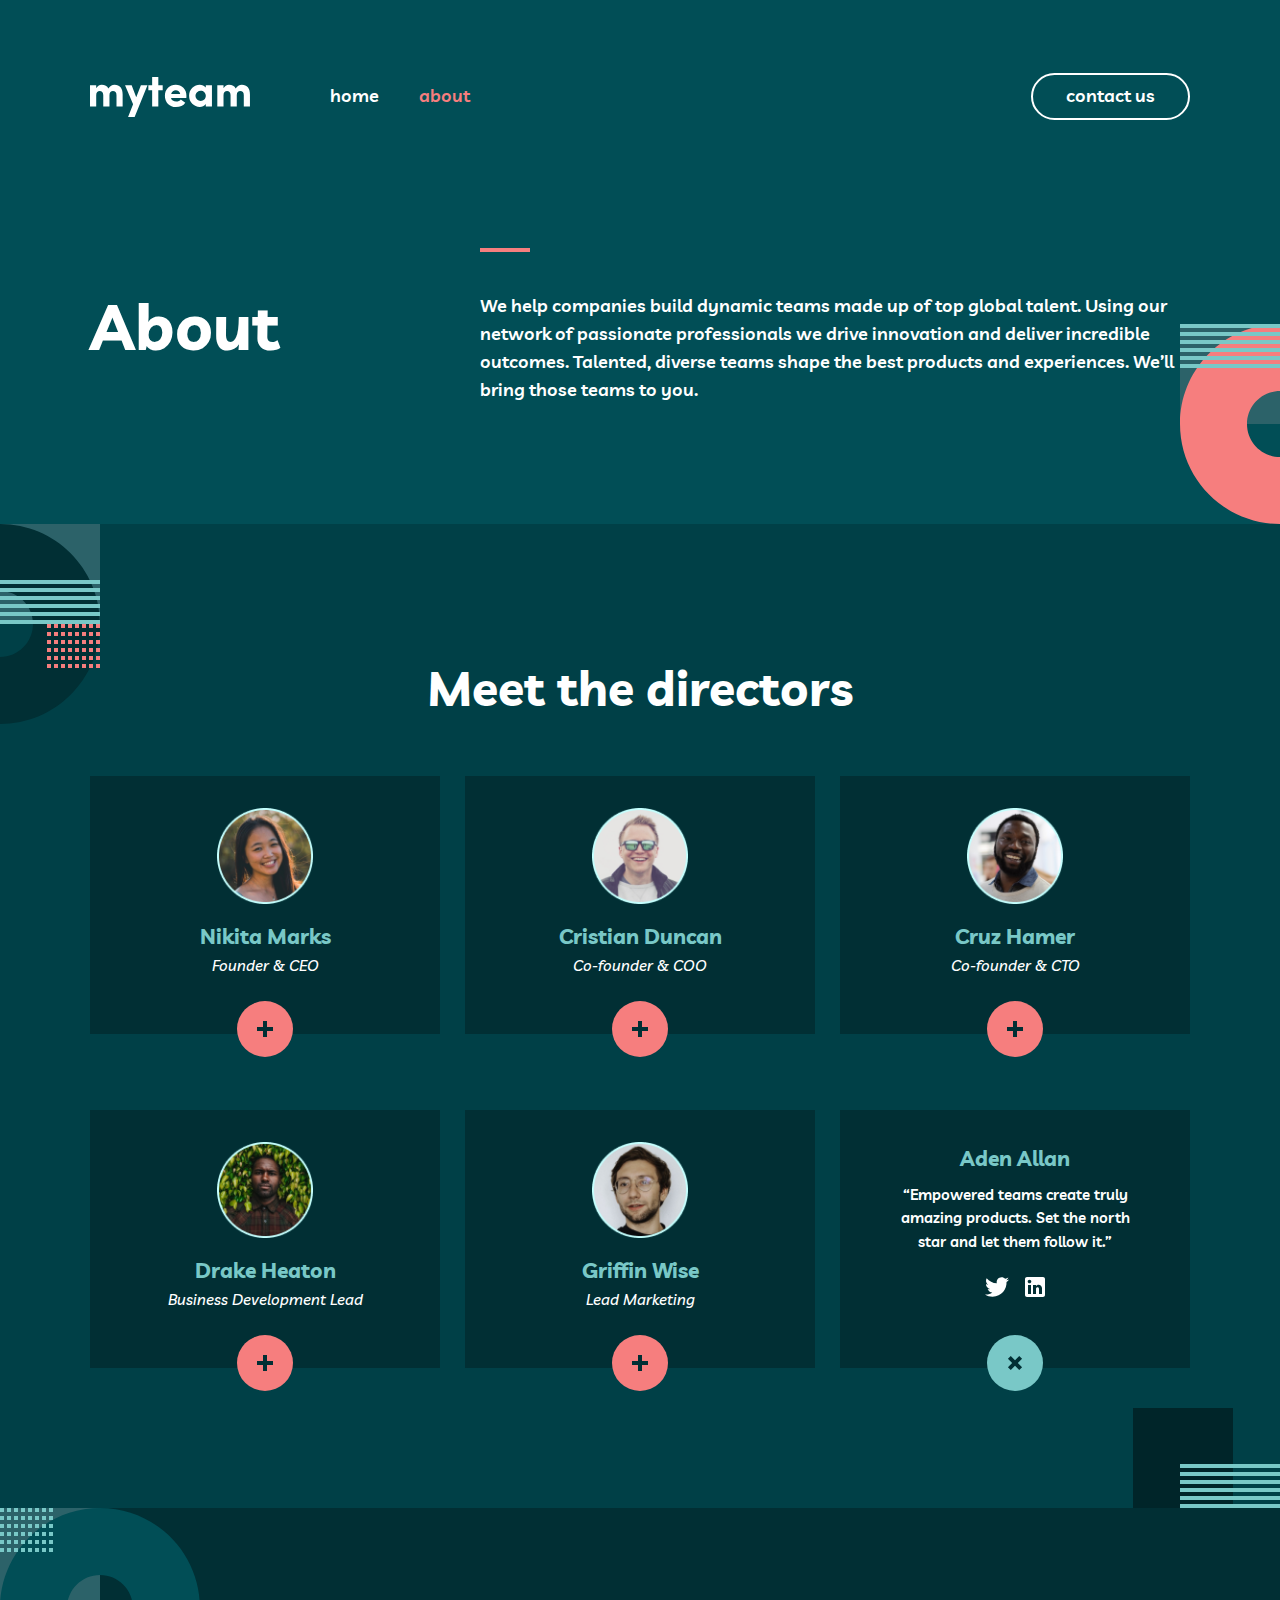
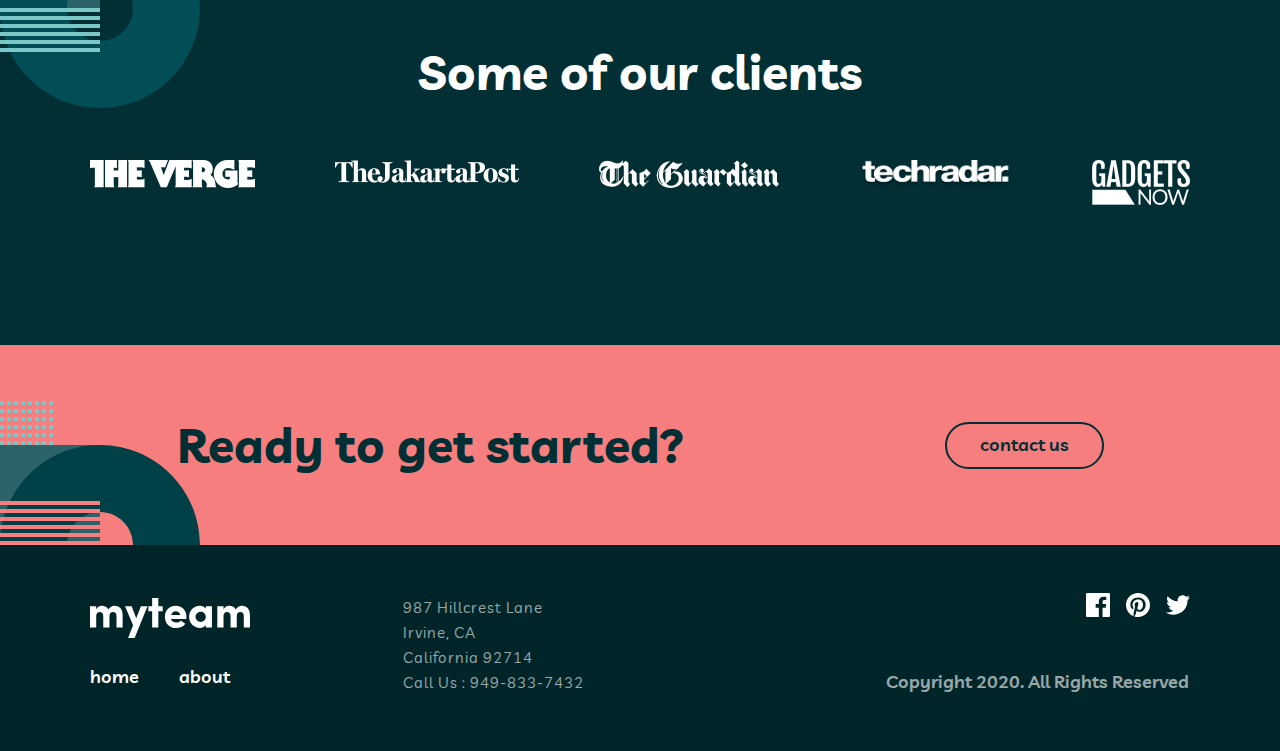
==== pages/about.html @ b47b7e5c "My team" ====
<!DOCTYPE html>
<html lang="en">
<head>
    <meta charset="UTF-8">
    <meta http-equiv="X-UA-Compatible" content="IE=edge">
    <meta name="viewport" content="width=device-width, initial-scale=1.0">
    <title>My Team | About</title>
    <link rel="stylesheet" href="../css/style.css">
</head>
<body>
      <!-- HEADER -->
      <header class="header">
        <div class="header__container container">
          <!-- LOGO -->
          <a class="logo-link" href="../index.html">
            <img class="logo-link__image" src="../images/myteam-logo.svg" alt="My team logo" width="160" height="40">
          </a>
          <!-- NAV -->
          <nav class="sitenav">
            <ul class="sitenav__list">
              <li class="sitenav__item">
                <a class="sitenav__link" href="../index.html">home</a>
              </li>
              <li class="sitenav__item">
                <a class="sitenav__link active" href="#">about</a>
              </li>
            </ul>
          </nav>
      <!-- HEADER BTN -->
        <a href="#" class="btn header-btn btn-light">
             contact us 
        </a>
        </div>
      </header>
      <!-- MAIN -->
      <main class="main">
        <!-- HERO -->
         <section class="about">
            <div class="about-container container">
              <div class="about__title-wrapper">
                <h1 class="about__title">
                About
                </h1>
              </div>
                <div class="about__info">
                    <hr class="about__divider site-divider">
                    <p class="about__description">
                        We help companies build dynamic teams made up of top global talent. Using our network of passionate professionals we drive innovation and deliver incredible outcomes. Talented, diverse teams shape the best products and experiences. We’ll bring those teams to you.
                    </p>
                </div>
            </div>
        </section>
        <!-- MEET -->
        <section class="meet">
          <div class="meet-container container">
            <h2 class="meet__title">
                Meet the directors
            </h2>
            <div class="meet-wrapper-box">
              <div class="meet-wrapper">
                <img class="meet__wrapper-image" src="../images/nikita.png" alt="image" width="96" height="96">
                <h3 class="meet__wrapper-title">Nikita Marks</h3>
                <h4 class="meet__wrapper-heading">Founder & CEO</h4>
                <img class="meet__wrapper-icon" src="../images/plus.svg" alt="+" width="56" height="56">
              </div>
              <div class="meet-wrapper">
                <img class="meet__wrapper-image" src="../images/cristian.png" alt="image" width="96" height="96">
                <h3 class="meet__wrapper-title">Cristian Duncan</h3>
                <h4 class="meet__wrapper-heading">Co-founder & COO</h4>
                <img class="meet__wrapper-icon" src="../images/plus.svg" alt="+" width="56" height="56">
              </div>
              <div class="meet-wrapper">
                <img class="meet__wrapper-image" src="../images/cruz.png" alt="image" width="96" height="96">
                <h3 class="meet__wrapper-title">Cruz Hamer</h3>
                <h4 class="meet__wrapper-heading">Co-founder & CTO</h4>
                <img class="meet__wrapper-icon" src="../images/plus.svg" alt="+" width="56" height="56">
              </div>
              <div class="meet-wrapper">
                <img class="meet__wrapper-image" src="../images/drake.png" alt="image" width="96" height="96">
                <h3 class="meet__wrapper-title">Drake Heaton</h3>
                <h4 class="meet__wrapper-heading">Business Development Lead</h4>
                <img class="meet__wrapper-icon" src="../images/plus.svg" alt="+" width="56" height="56">
              </div>
              <div class="meet-wrapper">
                <img class="meet__wrapper-image" src="../images/griffin.png" alt="image" width="96" height="96">
                <h3 class="meet__wrapper-title">Griffin Wise</h3>
                <h4 class="meet__wrapper-heading">Lead Marketing</h4>
                <img class="meet__wrapper-icon" src="../images/plus.svg" alt="+" width="56" height="56">
              </div>
              <div class="meet-wrapper">
               <h3 class="meet__wrapper_title">Aden Allan</h3>
               <p class="meet__description">“Empowered teams create truly amazing products. Set the north star and let them follow it.”</p>
               <div class="meet-socials">
                   <a class="meet__socials-link" href="#"><img src="../images/icon-twitter.svg" alt="twitter logo"></a>
                   <a class="meet__socials-link" href="#"><img src="../images/in.svg" alt="in logo"></a>
               </div>
               <img class="meet__wrapper-icon" src="../images/x.svg" alt="oval x">
              </div>
            </div>
          </div>
        </section>
        <!-- SOME -->
        <section class="some">
            <div class="some-container container">
                <h2 class="some__container-title">Some of our clients</h2>
                <div class="some__container-images">
                    <img class="some-images" src="../images/word-1.png" alt="The verge" height="28" width="165">
                    <img class="some-images" src="../images/word-2.png" alt="The jacarta post" height="23" width="184">
                    <img class="some-images" src="../images/word-3.png" alt="The guardian" height="28" width="180">
                    <img class="some-images" src="../images/word-4.png" alt="Techradar" height="28" width="165">
                    <img class="some-images" src="../images/word-5.png" alt="Gadgets now" height="45" width="98">
                </div>
            </div>
        </section>
        <!-- STARTED -->
        <section class="started drop">
            <div class="started-container container">
                <h2 class="started__title">Ready to get started?</h2>
                 <a class="btn started-btn dark-btn" href="#">contact us</a>
            </div>
        </section>
     </main>
     <!-- FOOTER -->
      <footer class="footer">
        <div class="footer-container container">
            <ul class="footer-list">
                <a class="footer__list-logo" href="#">
                    <img class="footer__logo-image" src="../images/myteam-logo.svg" alt="My team logo" height="40" width="160">
                </a>
             <div class="footer__list-page">
                <li class="footer__item"><a class="footer__list-link" href="../index.html">home</a></li>
                <li class="footer__item"><a class="footer__list-link" href="#">about</a></li>
             </div>
            </ul>
             <div class="footer-wrapper">
                <ul class="footer__wrapper-list">
                    <li class="footer__wrapper-item">987  Hillcrest Lane</li>
                    <li class="footer__wrapper-item">Irvine, CA </li>
                    <li class="footer__wrapper-item">California 92714</li>
                    <li class="footer__wrapper-item">Call Us : 949-833-7432</li>
                </ul>
             </div>
            <div class="socials">
                <div class="socials__wrap">
                 <a class="socials__link" href="#"><img class="socials-image" src="../images/icon-facebook.svg" alt="facebook" height="24" width="24"></a>
                <a class="socials__link" href="#"><img class="socials-image" src="../images/icon-pinterest.svg" alt="pinterest" height="24" width="24"></a>
                <a class="socials__link" href="#"><img class="socials-image" src="../images/icon-twitter.svg" alt="twitter" height="24" width="24"></a>
                </div>   
                <p class="socials__description">
                    Copyright 2020. All Rights Reserved
                </p>
            </div>
        </div>
      </footer>
</body>
</html>
---- css/style.css ----
/* livvic-regular - latin */
@font-face {
    font-family: 'Livvic';
    font-style: normal;
    font-weight: 400;
    src: local(''),
         url('../fonts/livvic-v13-latin-regular.woff2') format('woff2'), /* Chrome 26+, Opera 23+, Firefox 39+ */
         url('../fonts/livvic-v13-latin-regular.woff') format('woff'); /* Chrome 6+, Firefox 3.6+, IE 9+, Safari 5.1+ */
  }
  /* livvic-500italic - latin */
  @font-face {
    font-family: 'Livvic';
    font-style: italic;
    font-weight: 500;
    src: local(''),
         url('../fonts/livvic-v13-latin-500italic.woff2') format('woff2'), /* Chrome 26+, Opera 23+, Firefox 39+ */
         url('../fonts/livvic-v13-latin-500italic.woff') format('woff'); /* Chrome 6+, Firefox 3.6+, IE 9+, Safari 5.1+ */
  }
  /* livvic-600 - latin */
  @font-face {
    font-family: 'Livvic';
    font-style: normal;
    font-weight: 600;
    src: local(''),
         url('../fonts/livvic-v13-latin-600.woff2') format('woff2'), /* Chrome 26+, Opera 23+, Firefox 39+ */
         url('../fonts/livvic-v13-latin-600.woff') format('woff'); /* Chrome 6+, Firefox 3.6+, IE 9+, Safari 5.1+ */
  }
  /* livvic-700 - latin */
  @font-face {
    font-family: 'Livvic';
    font-style: normal;
    font-weight: 700;
    src: local(''),
         url('../fonts/livvic-v13-latin-700.woff2') format('woff2'), /* Chrome 26+, Opera 23+, Firefox 39+ */
         url('../fonts/livvic-v13-latin-700.woff') format('woff'); /* Chrome 6+, Firefox 3.6+, IE 9+, Safari 5.1+ */
  }
  /* livvic-700italic - latin */
  @font-face {
    font-family: 'Livvic';
    font-style: italic;
    font-weight: 700;
    src: local(''),
         url('../fonts/livvic-v13-latin-700italic.woff2') format('woff2'), /* Chrome 26+, Opera 23+, Firefox 39+ */
         url('../fonts/livvic-v13-latin-700italic.woff') format('woff'); /* Chrome 6+, Firefox 3.6+, IE 9+, Safari 5.1+ */
  }

  /* --------------------- CUSTOM CSS ------------------------- */

  :root
  {
    --primary-light-color:#F67E7E;
    --primary-midnight-color:#014E56;
    --primary-white-color: #ffffff;

    --secondary-rapture-blue-color: #79C8C7;
    --secondary-police-blue-color: #2C6269;
    --secondary-deep-jungle-green-color:#004047;
    --secondary-sacramento-state-green-color: #012F34;
    --secondary-dark-green-color:#002529;

    --main-font-family: 'Livvic', Arial,  Helvetica, sans-serif;

    --main-font-size-1: 1.8rem;
    --main-font-size-2: 1.5rem;

    --main-font-weight: 600;

    --main-line-height-1: 1.56;
    --main-line-height-2: 1.67;
  
    --h1-large-size: 10rem;
    --h1-large-line-height: 1;
     
    --h1-small-size: 6.4rem;
    --h1-small-line-height: 0.88;
  
    --h2-size: 4.8rem;
    --h2-line-height: 1;
  
    --h3-size: 1.8rem;
    --h3-line-height: 1.56;
  }
  *,
  *::before,
  *::after {
    margin: 0;
    padding: 0;
    box-sizing: border-box;
  }
  html
  {
    height: 100%;
    font-size: 62.5%;
  }
  ul, ol
  {
    list-style: none;
  }
  a
  {
    text-decoration: none;
  }
  img
  {
    display: flex;
  }

  body
  {
    font-weight: var(--main-font-weight);
    font-size: var(--main-font-size-1);
    line-height: var(--main-line-height-1);
    color: var(--primary-white-color);
    height: 100%;
    display: flex;
    flex-direction: column;
    background-color:var(--primary-midnight-color);
    font-family: var(--main-font-family);
  }
  .btn
  {
    display: inline-block;
    border-radius: 24px;
    border: 2px solid transparent;
    padding: 9px 33px 11px;
    line-height: initial;
    transition: 0.3s ease;
  }
  .header-btn {
    color: var(--primary-white-color);
    border-color: var(--primary-white-color);
  } 
  .btn-light:hover
  {
     color: var(--secondary-dark-green-color);
     background-color: var(--primary-white-color);
  }
  .btn-light:active
  {
     opacity: 0.5;
     background-color: transparent;
     border-color: var(--primary-white-color);
     color: var(--primary-white-color);
  }
  .container
  {
    width: 100%;
    max-width: 1160px;
    margin-right: auto;
    margin-left: auto;
    padding-right: 3rem;
    padding-left: 3rem;
  }
  .main
  {
    flex-grow: 1;
  }
  .header 
  {
    padding: 7.3rem 0;
  }
  .header__container 
  {
    display: flex;
    align-items: center;
    justify-content: space-between;
  }
  .logo-link {
    margin-right: 8rem;
  }
  .sitenav {
    margin-right: auto;
  }
  .sitenav__list {
    display: flex;
  }
  .sitenav__item:not(:last-child) {
    margin-right: 4rem;
  }
  .sitenav__link {
   color: var(--primary-white-color);
   transition: 0.3s ease;
  }
  .sitenav__link:hover
  {
    color: var(--primary-light-color);
  }
  .active
  {
   color: var(--primary-light-color);
  }
  /* HERO */
  .hero {
    background: url('../images/hero-left.svg'),
    url('../images/hero-bottom.svg'); 
    background-repeat: no-repeat;
    background-position: left top 55px, right 16.5rem bottom;
    padding-top: 5.6rem;    
    padding-bottom: 25rem;
  }
.hero-container {
    display: flex;
    align-items: center;
    justify-content: space-between;
  }
.hero__title-wrapper{
    width: 635px;
  }
  .hero__title
  {
    font-size: 10rem;
    line-height: 1;
  }
.text-primary {
    color: var(--primary-light-color);
  }
.hero__info {
    width: 445px;
  }
.hero__divider 
  {
    margin-bottom: 7.9rem; 
  }
.site-divider {
    width: 50px;
    height: 4px;
    background-color: var(--secondary-rapture-blue-color);
    border: 0;
  }
.hero__description {
    line-height: 1.56;
  }
/* FEATURES */
.features {
    background-color: #012f34;
    background-image: url('../images/features-bottom.svg');
    padding: 14rem 0;
    background-repeat: no-repeat;
    background-position: right bottom;
  }
  
  .features__container {
    display: flex;
    justify-content: space-between;
  }
  
  .features__info-title {
    width: 445px;
  }
  
  .features__divider {
    background-color: #f67e7e;
    margin-bottom: 5.4rem;
  }
  
  .features__title {
    font-size: 4.8rem;
    line-height: 1;
  }
  .features__list-wrapper {
    margin-top: 5.4rem;
    width: 540px;
  }
  .features__item {
    display: flex;
    gap: 23px;
  }
  .features__item{
    margin-bottom: 3.2rem;
  }
  .features__item-title {
    color: #f67e7e;
    font-size: 1.8rem;
    margin-bottom: 1.6rem;
  }
  .features__item-description {
    font-size: 1.5rem;
    opacity: 0.8;
    mix-blend-mode: normal;
  }
  /* RESULTS */
  .results {
    padding: 14rem 0;
    background: url('../images/reviews-bg-left.svg'),
    url('../images/reviews-bg-right.svg');
    background-repeat: no-repeat;
    background-position: left top, right  bottom;
}
.results-container {
    justify-content: center;
    align-items: center;
    display: flex;
    flex-wrap: wrap ;
}
.results__heading {
    text-align: center;
    font-size: 48px;
    line-height: 48px;
    margin-bottom: 5.6rem;
}
.text-secondary {
    color: #79C8C7;
}
.results__wrapper {
    display: flex;
    gap: 3rem;
}
.results__wrapper-col-3
{
    text-align: center;
}
.results__wrapper-images 
{
    width: 100%;
}
.results-remax
{
    top: -2.2rem;
    position: relative;
    width: 350px;
}
.results__wrapper-description {
    font-size: 1.5rem;
    margin-bottom: 2.4rem;
}
.results__wrapper-title {
    margin-bottom: 2px;
    color: #79C8C7;
}
.results__wrapper-remax {
    width: 100%;
}
.results__wrapper-remaxx {
    font-size: 1.3rem;
    margin-bottom: 3.2rem;
}
/* STARTED */
.started {
    padding: 7.6rem 0;
    
    background: url('../images/footer.svg');
    background-repeat: no-repeat;
    background-position: left  bottom;
}
.drop
{
    background-color: #F67E7E;
}
.started-container {
    display: flex;
    align-items: center;
    justify-content: center;
    gap: 26rem;
}
.started__title {
    color: #012F34;
    font-size: 4.8rem;
    line-height: 48px;
}
.started-btn {
    color: #012F34;
    border-color: #012F34;
}
.dark-btn:hover {
    background: #012F34;
    color: #FFFFFF;            
}
.dark-btn:active {
    background: #fff;
    color:  #012F34;
    opacity: 0.5;            
}
/* ABOUT* PAGE */
/* ABOUT HERO */
.about {
  background: url('../images/about-bottom-right.svg'); 
  background-repeat: no-repeat;
  background-position: right bottom;
  padding-top: 5.5rem;   
  padding-bottom: 12rem;
  background-color: #014E56;
}
.about-container {
  display: flex;
  align-items: center;
  gap: 5rem;
}
.about__title-wrapper {
  width: 350px;
}
.about__title {
  font-family: 'Livvic', Arial, Helvetica, sans-serif;
  color: #fff;
  font-size: 6.4rem;
  font-weight: 700;
  line-height: 100px;
}
.about__info {
  width: 730px;
}
.about__divider {
  background: #F67E7E;
  margin-bottom: 40px;
}
.about__description {
  color: #fff;
}
/* MEET */
.meet {
  background-color: #004047;
  padding: 14rem 0; 
  background-image: url('../images/meet-bg-left.svg'),
  url('../images/meet-bg-bottom.svg');
  background-repeat: no-repeat;
  background-position: left top, right  bottom;
}
.meet__title {
  font-weight: 700;
  font-size: 4.8rem;
  line-height: 4.8rem;
  text-align: center;
  margin-bottom: 6.4rem;
}
.meet-wrapper-box {
  display: flex;
  gap: 7.6rem 2.5rem;
  flex-wrap: wrap;
}
.meet-wrapper {
  padding: 3.2rem 2.4rem 5.6rem;
  position: relative;
  width: 35rem;
  background-color: #012F34;
  text-align: center;
  display: flex;
  flex-direction: column;
  align-items: center;
}
.meet__wrapper-image {
   margin-bottom: 1.6rem;
}
.meet__wrapper-title {
  color: #79C8C7;
  font-weight: 700;
}
.meet__wrapper-heading {
  font-style: italic;
  font-weight: 500;
  font-size: 1.5rem;
  line-height: 25px;
}
.meet__wrapper-icon {
  position: absolute;
  top: 22.5rem;
  cursor: pointer;
}
.meet__wrapper_title {
  font-weight: 700;
  color: #79C8C7;
  margin-bottom: 8px;
}
.meet__description {
  font-size: 1.5rem;
  width: 254px;
  margin-bottom: 2.4rem;
}
.meet-socials {
  display: flex;
  gap: 1.6rem;
}
/* SOME */
.some {
  background: #012F34;
  padding: 14rem 0;
  background-image: url('../images/our\ clients.svg');
  background-repeat: no-repeat;
  background-position: left top;
}
.some__container-title {
  font-weight: 700;
  font-size: 4.8rem;
  line-height: 4.8rem;
  text-align: center;
  margin-bottom: 6.4rem;

}
.some__container-images {
  display: flex;
  gap: 8rem;
}
.some-images {
}










/* FOOTER */
.footer {
    padding: 48px 0  55px;
    background-color:#002529;
}
.footer-container {
    display: flex;
    align-items: center;
    justify-content: space-between;
}
.footer__list-link {
    color: #fff;
}
.footer__list-page
{
    display: flex;
    gap: 4rem;
}
.footer__logo-image
{
    margin-bottom: 2.5rem;
}
.footer-wrapper
{
    margin-right: 15rem;
}
.socials__wrap
{   
    display: flex;
    margin-bottom: 5.1rem;
    gap: 1.6rem;
    margin-left: 20rem;
}
.socials__description {
    opacity: 0.6;
}
.footer__wrapper-item
{
    letter-spacing: 1px;
    font-size: 1.5rem;
    line-height: 25px;
    font-weight: 500;
    color: #FFFFFF;
    opacity: 0.6;   
}
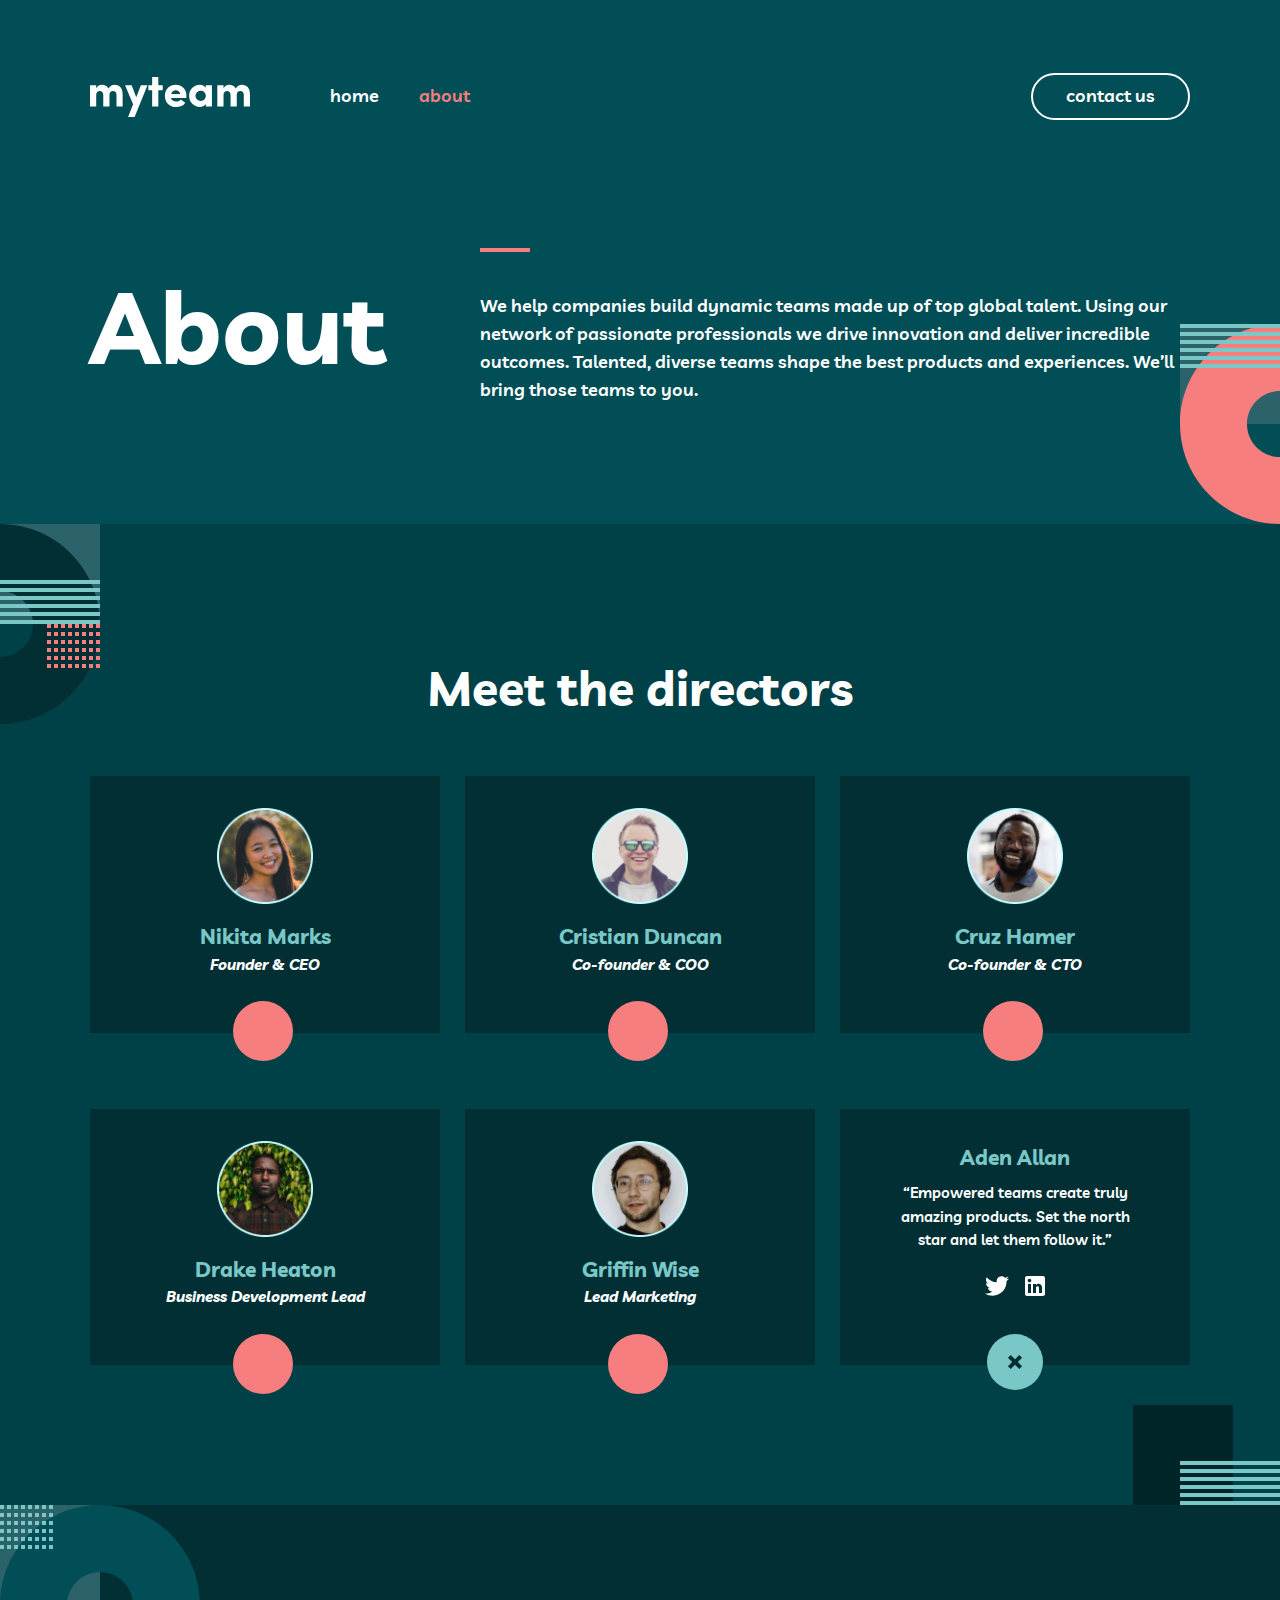
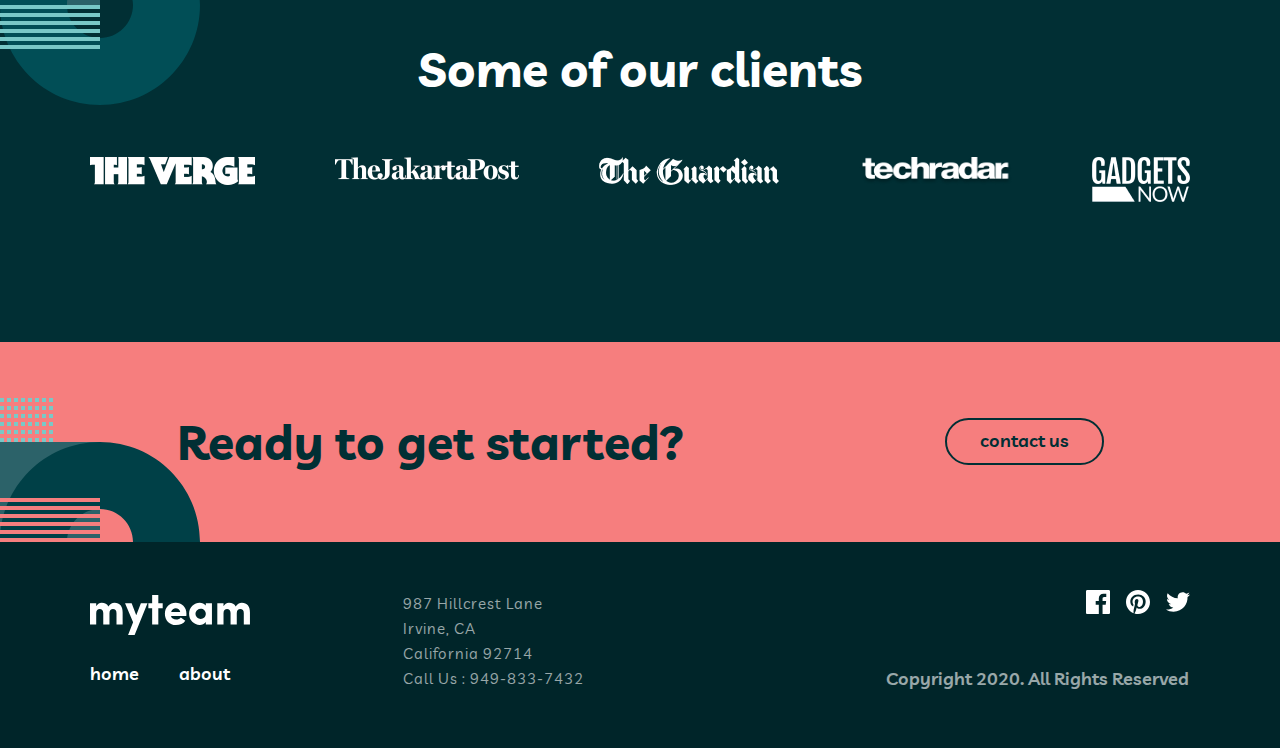
==== commit ffd5be80: "My team" ====
--- a/pages/about.html
+++ b/pages/about.html
@@ -5,6 +5,7 @@
     <meta http-equiv="X-UA-Compatible" content="IE=edge">
     <meta name="viewport" content="width=device-width, initial-scale=1.0">
     <title>My Team | About</title>
+    <link rel="stylesheet" href="https://cdnjs.cloudflare.com/ajax/libs/font-awesome/6.2.1/css/all.min.css" integrity="sha512-MV7K8+y+gLIBoVD59lQIYicR65iaqukzvf/nwasF0nqhPay5w/9lJmVM2hMDcnK1OnMGCdVK+iQrJ7lzPJQd1w==" crossorigin="anonymous" referrerpolicy="no-referrer" />
     <link rel="stylesheet" href="../css/style.css">
 </head>
 <body>
@@ -27,7 +28,7 @@
             </ul>
           </nav>
       <!-- HEADER BTN -->
-        <a href="#" class="btn header-btn btn-light">
+        <a href="../pages/contact.html" class="btn header-btn btn-light">
              contact us 
         </a>
         </div>
@@ -61,31 +62,31 @@
                 <img class="meet__wrapper-image" src="../images/nikita.png" alt="image" width="96" height="96">
                 <h3 class="meet__wrapper-title">Nikita Marks</h3>
                 <h4 class="meet__wrapper-heading">Founder & CEO</h4>
-                <img class="meet__wrapper-icon" src="../images/plus.svg" alt="+" width="56" height="56">
+                <input class="meet__wrapper-icon" type="checkbox">
               </div>
               <div class="meet-wrapper">
                 <img class="meet__wrapper-image" src="../images/cristian.png" alt="image" width="96" height="96">
                 <h3 class="meet__wrapper-title">Cristian Duncan</h3>
                 <h4 class="meet__wrapper-heading">Co-founder & COO</h4>
-                <img class="meet__wrapper-icon" src="../images/plus.svg" alt="+" width="56" height="56">
+                <input class="meet__wrapper-icon" type="checkbox">
               </div>
               <div class="meet-wrapper">
                 <img class="meet__wrapper-image" src="../images/cruz.png" alt="image" width="96" height="96">
                 <h3 class="meet__wrapper-title">Cruz Hamer</h3>
                 <h4 class="meet__wrapper-heading">Co-founder & CTO</h4>
-                <img class="meet__wrapper-icon" src="../images/plus.svg" alt="+" width="56" height="56">
+                <input class="meet__wrapper-icon" type="checkbox">
               </div>
               <div class="meet-wrapper">
                 <img class="meet__wrapper-image" src="../images/drake.png" alt="image" width="96" height="96">
                 <h3 class="meet__wrapper-title">Drake Heaton</h3>
                 <h4 class="meet__wrapper-heading">Business Development Lead</h4>
-                <img class="meet__wrapper-icon" src="../images/plus.svg" alt="+" width="56" height="56">
+                <input class="meet__wrapper-icon" type="checkbox">
               </div>
               <div class="meet-wrapper">
                 <img class="meet__wrapper-image" src="../images/griffin.png" alt="image" width="96" height="96">
                 <h3 class="meet__wrapper-title">Griffin Wise</h3>
                 <h4 class="meet__wrapper-heading">Lead Marketing</h4>
-                <img class="meet__wrapper-icon" src="../images/plus.svg" alt="+" width="56" height="56">
+                <input class="meet__wrapper-icon" type="checkbox">
               </div>
               <div class="meet-wrapper">
                <h3 class="meet__wrapper_title">Aden Allan</h3>
--- a/css/style.css
+++ b/css/style.css
@@ -92,7 +92,7 @@
     height: 100%;
     font-size: 62.5%;
   }
-  ul, ol
+  ul, li
   {
     list-style: none;
   }
@@ -232,7 +232,7 @@
   }
 /* FEATURES */
 .features {
-    background-color: #012f34;
+    background-color: var(--secondary-sacramento-state-green-color);
     background-image: url('../images/features-bottom.svg');
     padding: 14rem 0;
     background-repeat: no-repeat;
@@ -249,7 +249,7 @@
   }
   
   .features__divider {
-    background-color: #f67e7e;
+    background-color: var(--primary-light-color);
     margin-bottom: 5.4rem;
   }
   
@@ -269,7 +269,7 @@
     margin-bottom: 3.2rem;
   }
   .features__item-title {
-    color: #f67e7e;
+    color: var(--primary-light-color);
     font-size: 1.8rem;
     margin-bottom: 1.6rem;
   }
@@ -294,12 +294,12 @@
 }
 .results__heading {
     text-align: center;
-    font-size: 48px;
-    line-height: 48px;
+    font-size: var(--h2-size);
+    line-height: var(--h2-line-height);
     margin-bottom: 5.6rem;
 }
 .text-secondary {
-    color: #79C8C7;
+    color: var(--secondary-rapture-blue-color);
 }
 .results__wrapper {
     display: flex;
@@ -325,7 +325,7 @@
 }
 .results__wrapper-title {
     margin-bottom: 2px;
-    color: #79C8C7;
+    color: var(--secondary-rapture-blue-color);
 }
 .results__wrapper-remax {
     width: 100%;
@@ -337,14 +337,13 @@
 /* STARTED */
 .started {
     padding: 7.6rem 0;
-    
     background: url('../images/footer.svg');
     background-repeat: no-repeat;
     background-position: left  bottom;
 }
 .drop
 {
-    background-color: #F67E7E;
+    background-color: var(--primary-light-color);
 }
 .started-container {
     display: flex;
@@ -353,21 +352,21 @@
     gap: 26rem;
 }
 .started__title {
-    color: #012F34;
-    font-size: 4.8rem;
-    line-height: 48px;
+    color: var(--secondary-sacramento-state-green-color);
+    font-size: var(--h2-size);
+    line-height: var(--h2-line-height);
 }
 .started-btn {
-    color: #012F34;
-    border-color: #012F34;
+    color: var(--secondary-sacramento-state-green-color);
+    border-color: var(--secondary-sacramento-state-green-color);
 }
 .dark-btn:hover {
-    background: #012F34;
-    color: #FFFFFF;            
+    background: var(--secondary-sacramento-state-green-color);
+    color: var(--primary-white-color);            
 }
 .dark-btn:active {
-    background: #fff;
-    color:  #012F34;
+    background: var(--primary-white-color);
+    color:  var(--secondary-sacramento-state-green-color);
     opacity: 0.5;            
 }
 /* ABOUT* PAGE */
@@ -378,7 +377,7 @@
   background-position: right bottom;
   padding-top: 5.5rem;   
   padding-bottom: 12rem;
-  background-color: #014E56;
+  background-color: var(--primary-midnight-color);
 }
 .about-container {
   display: flex;
@@ -390,24 +389,24 @@
 }
 .about__title {
   font-family: 'Livvic', Arial, Helvetica, sans-serif;
-  color: #fff;
-  font-size: 6.4rem;
-  font-weight: 700;
-  line-height: 100px;
+  color: var(--primary-white-color);
+  font-size: var(--h1-large-size);
+  font-weight: 700;
+  line-height: var(--h1-large-line-height);
 }
 .about__info {
   width: 730px;
 }
 .about__divider {
-  background: #F67E7E;
+  background: var(--primary-light-color);
   margin-bottom: 40px;
 }
 .about__description {
-  color: #fff;
+  color: var(--primary-white-color);
 }
 /* MEET */
 .meet {
-  background-color: #004047;
+  background-color: var(--secondary-deep-jungle-green-color);
   padding: 14rem 0; 
   background-image: url('../images/meet-bg-left.svg'),
   url('../images/meet-bg-bottom.svg');
@@ -416,90 +415,196 @@
 }
 .meet__title {
   font-weight: 700;
+  font-size: var(--h2-size);
+  line-height: var(--h2-line-height);
+  text-align: center;
+  margin-bottom: 6.4rem;
+}
+.meet-wrapper-box {
+  display: flex;
+  gap: 7.6rem 2.5rem;
+  flex-wrap: wrap;
+}
+.meet-wrapper {
+  padding: 3.2rem 2.4rem 5.6rem;
+  position: relative;
+  width: 35rem;
+  background-color: var(--secondary-sacramento-state-green-color);
+  text-align: center;
+  display: flex;
+  flex-direction: column;
+  align-items: center;
+}
+.meet__wrapper-image {
+   margin-bottom: 1.6rem;
+}
+.meet__wrapper-title {
+  color: var(--secondary-rapture-blue-color);
+  font-weight: 700;
+}
+.meet__wrapper-heading {
+  font-style: italic;
+  font-weight: var(--main-font-weight);
+  font-size: var(--main-font-size-2);
+  line-height: var(--main-line-height-1)
+}
+.meet__wrapper-icon {
+  position: absolute;
+  top: 22.5rem;
+  cursor: pointer;
+}
+.meet__wrapper_title {
+  font-weight: 700;
+  color: var(--secondary-rapture-blue-color);
+  margin-bottom: 8px;
+}
+.meet__description {
+  font-size: 1.5rem;
+  width: 254px;
+  margin-bottom: 2.4rem;
+}
+.meet-socials {
+  display: flex;
+  gap: 1.6rem;
+}
+input::before
+{
+    font-family: "Font Awesome 5 Free";
+    font-weight: bold;
+    content: '\f00d';
+    display: inline-block;
+    width: 60px;
+    height: 60px;
+    background: #F67E7E;
+    margin-right: 5px;
+    border-radius: 50%;
+    display: flex;
+    justify-content: center;
+    align-items: center;
+    cursor: pointer;
+    font-size: 2rem;
+    color: #012F34;
+    transition: 0.4s ease;
+}
+input
+{
+  appearance: none;
+}
+
+
+
+/* SOME */
+.some {
+  background: var(--secondary-sacramento-state-green-color);
+  padding: 14rem 0;
+  background-image: url('../images/our\ clients.svg');
+  background-repeat: no-repeat;
+  background-position: left top;
+}
+.some__container-title {
+  font-weight: 700;
   font-size: 4.8rem;
   line-height: 4.8rem;
   text-align: center;
   margin-bottom: 6.4rem;
-}
-.meet-wrapper-box {
-  display: flex;
-  gap: 7.6rem 2.5rem;
-  flex-wrap: wrap;
-}
-.meet-wrapper {
-  padding: 3.2rem 2.4rem 5.6rem;
-  position: relative;
-  width: 35rem;
-  background-color: #012F34;
-  text-align: center;
+
+}
+.some__container-images {
+  display: flex;
+  gap: 8rem;
+}
+/* CONTACT */
+.contact {
+  padding-top: 2.5rem;
+  padding-bottom: 12.8rem;
+  background-image: url('../images/contact-left.svg'),
+  url('../images/contact-right-bottom.svg');
+  background-repeat: no-repeat;
+  background-position: left top, right bottom;
+}
+.contact-container {
+  display: flex;
+  align-items: center;
+  justify-content: space-between;
+}
+.contact__title {
+  font-weight: var(--h1-small-size);
+  font-size: 6.4rem;
+  line-height: var(--h1-large-line-height);
+  margin-bottom: 1.6rem;
+  padding-top: 20px;
+}
+.contact__title-child
+{
+   margin-bottom: 3.2rem;
+   color: var(--primary-light-color);
+   font-size: 3.2rem;
+   font-weight: 700;
+}
+.contact__list-wrapper {
+  width: 540rem;
+}
+.contact__item {
+  display: flex;
+  align-items: center;
+  gap: 2.3rem;
+  margin-bottom: 8px;
+}
+.contact__image
+{
+  margin-bottom: 8px;
+}
+.form
+{
   display: flex;
   flex-direction: column;
-  align-items: center;
-}
-.meet__wrapper-image {
-   margin-bottom: 1.6rem;
-}
-.meet__wrapper-title {
-  color: #79C8C7;
-  font-weight: 700;
-}
-.meet__wrapper-heading {
-  font-style: italic;
-  font-weight: 500;
-  font-size: 1.5rem;
-  line-height: 25px;
-}
-.meet__wrapper-icon {
-  position: absolute;
-  top: 22.5rem;
+  width: 54rem;
+}
+.form-input:not(:last-child) {
+  border: none;
+  outline: none;
+  background-color: transparent;
+  margin-bottom: 18px;
+  border-bottom: 1px solid var(--primary-white-color);
+  width: 540px;
+  padding: 1.6rem;
+  font-size: var(--main-font-size-2);
+  color: var(--primary-white-color);
+  font-weight: 700;
+}
+::placeholder
+{
+  color: var(--primary-white-color);  
+  opacity: 0.6;
+}
+.form-btn {
+  background: var(--primary-white-color);
+  color: var(--secondary-deep-jungle-green-color);
+  font-weight: 600;
+  font-size: 1.8rem;
+  padding: 11px 32px;
+}
+.contact__item-description
+{
+  font-weight: 700;
+}
+.texta
+{
+  resize: none;
+  background-color: transparent;
+  padding: 1.6rem;
+  border: none;
+  outline: none;
+  color: #fff;
+  border-bottom: 1px solid #fff;
+  margin-bottom: 2.4rem;
+  padding-bottom: 4.8rem;
+  font-size: var(--main-font-size-2);
+  font-weight: 700;
+  height: 90px;
+  letter-spacing: 0.25px;
   cursor: pointer;
 }
-.meet__wrapper_title {
-  font-weight: 700;
-  color: #79C8C7;
-  margin-bottom: 8px;
-}
-.meet__description {
-  font-size: 1.5rem;
-  width: 254px;
-  margin-bottom: 2.4rem;
-}
-.meet-socials {
-  display: flex;
-  gap: 1.6rem;
-}
-/* SOME */
-.some {
-  background: #012F34;
-  padding: 14rem 0;
-  background-image: url('../images/our\ clients.svg');
-  background-repeat: no-repeat;
-  background-position: left top;
-}
-.some__container-title {
-  font-weight: 700;
-  font-size: 4.8rem;
-  line-height: 4.8rem;
-  text-align: center;
-  margin-bottom: 6.4rem;
-
-}
-.some__container-images {
-  display: flex;
-  gap: 8rem;
-}
-.some-images {
-}
-
-
-
-
-
-
-
-
-
-
 /* FOOTER */
 .footer {
     padding: 48px 0  55px;
@@ -544,4 +649,12 @@
     font-weight: 500;
     color: #FFFFFF;
     opacity: 0.6;   
-}+}
+.soscials__link
+{
+  transition: 0.3s ease;
+}
+.soscials__link:hover path
+{
+  color: var(--primary-light-color);
+}
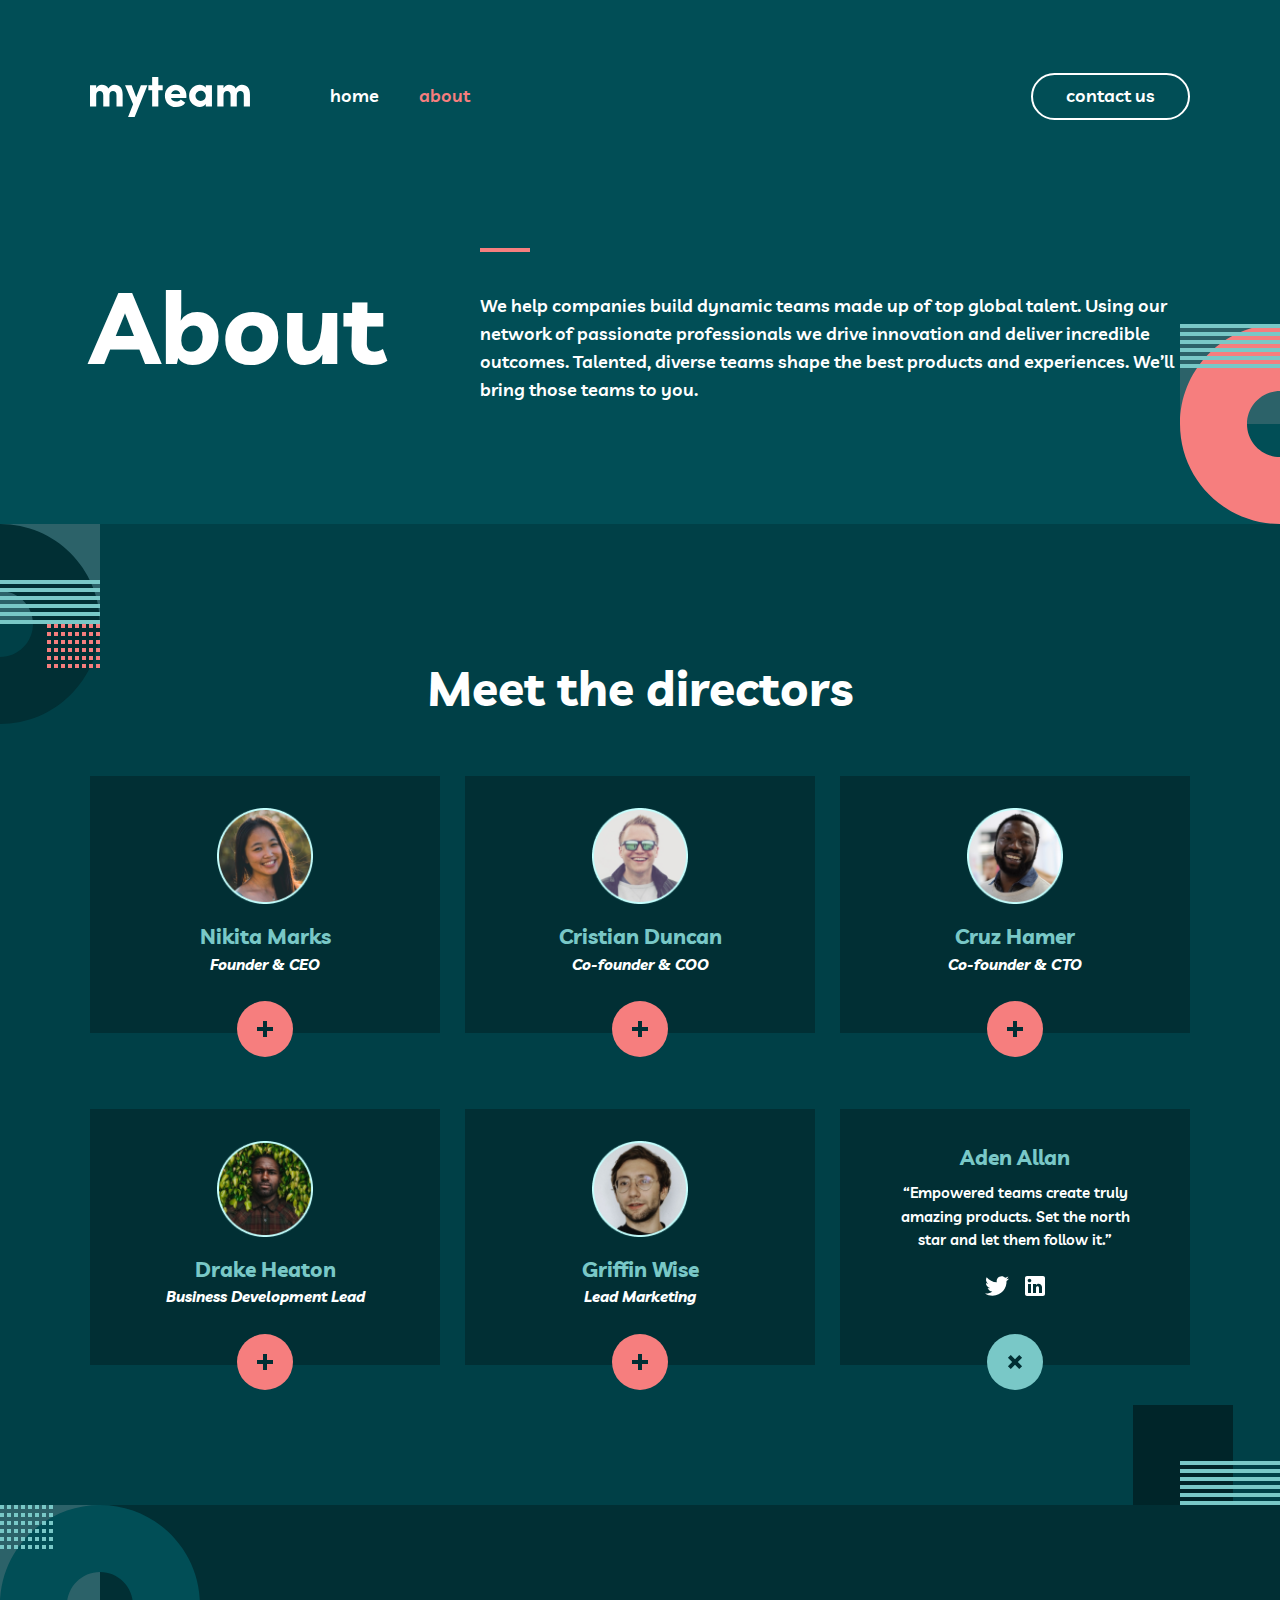
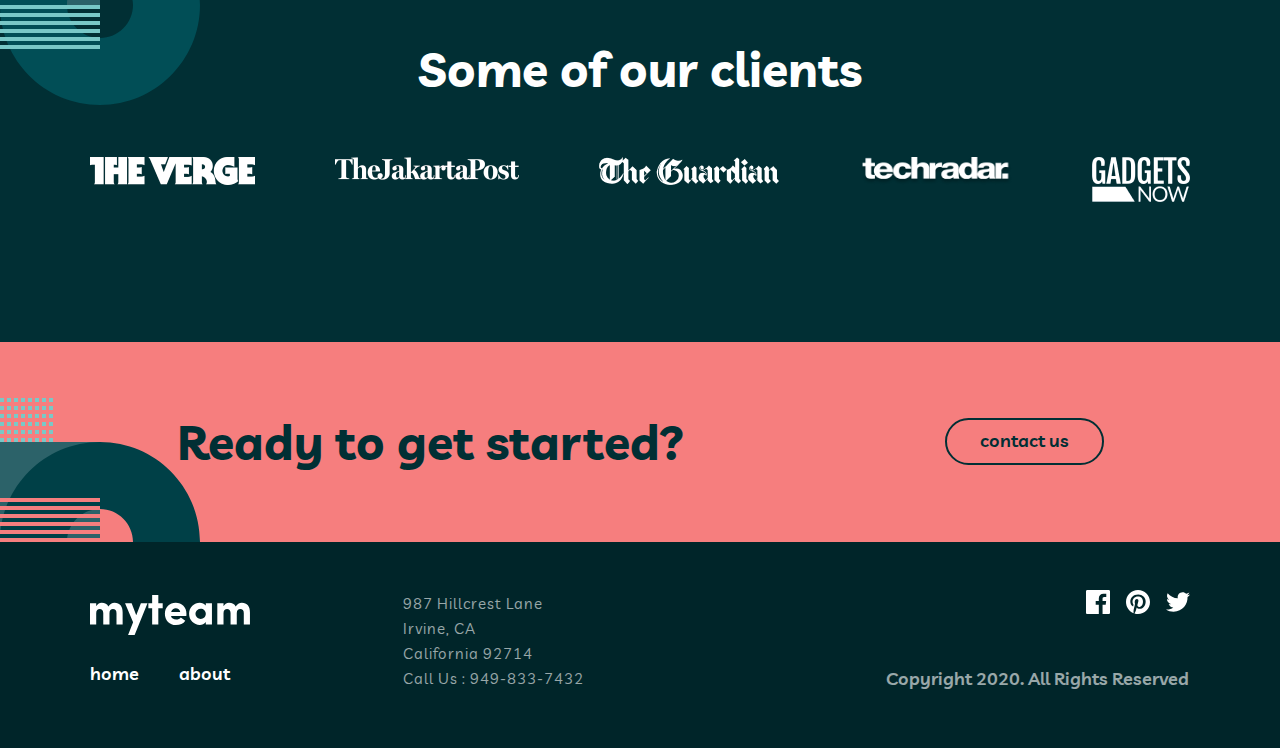
==== commit 30aaac2a: "My team" ====
--- a/pages/about.html
+++ b/pages/about.html
@@ -62,31 +62,31 @@
                 <img class="meet__wrapper-image" src="../images/nikita.png" alt="image" width="96" height="96">
                 <h3 class="meet__wrapper-title">Nikita Marks</h3>
                 <h4 class="meet__wrapper-heading">Founder & CEO</h4>
-                <input class="meet__wrapper-icon" type="checkbox">
+                <img class="meet__wrapper-icon" src="../images/plus.svg" alt="plus img">
               </div>
               <div class="meet-wrapper">
                 <img class="meet__wrapper-image" src="../images/cristian.png" alt="image" width="96" height="96">
                 <h3 class="meet__wrapper-title">Cristian Duncan</h3>
                 <h4 class="meet__wrapper-heading">Co-founder & COO</h4>
-                <input class="meet__wrapper-icon" type="checkbox">
+                <img class="meet__wrapper-icon" src="../images/plus.svg" alt="plus img">
               </div>
               <div class="meet-wrapper">
                 <img class="meet__wrapper-image" src="../images/cruz.png" alt="image" width="96" height="96">
                 <h3 class="meet__wrapper-title">Cruz Hamer</h3>
                 <h4 class="meet__wrapper-heading">Co-founder & CTO</h4>
-                <input class="meet__wrapper-icon" type="checkbox">
+                <img class="meet__wrapper-icon" src="../images/plus.svg" alt="plus img">
               </div>
               <div class="meet-wrapper">
                 <img class="meet__wrapper-image" src="../images/drake.png" alt="image" width="96" height="96">
                 <h3 class="meet__wrapper-title">Drake Heaton</h3>
                 <h4 class="meet__wrapper-heading">Business Development Lead</h4>
-                <input class="meet__wrapper-icon" type="checkbox">
+                <img class="meet__wrapper-icon" src="../images/plus.svg" alt="plus img">
               </div>
               <div class="meet-wrapper">
                 <img class="meet__wrapper-image" src="../images/griffin.png" alt="image" width="96" height="96">
                 <h3 class="meet__wrapper-title">Griffin Wise</h3>
                 <h4 class="meet__wrapper-heading">Lead Marketing</h4>
-                <input class="meet__wrapper-icon" type="checkbox">
+                <img class="meet__wrapper-icon" src="../images/plus.svg" alt="plus img">
               </div>
               <div class="meet-wrapper">
                <h3 class="meet__wrapper_title">Aden Allan</h3>
--- a/css/style.css
+++ b/css/style.css
@@ -583,6 +583,14 @@
   font-weight: 600;
   font-size: 1.8rem;
   padding: 11px 32px;
+  border: 2px solid transparent;
+  cursor: pointer;
+}
+.form-btn:hover
+{
+   background: transparent;
+   color: #fff;
+   border-color: #fff;
 }
 .contact__item-description
 {
